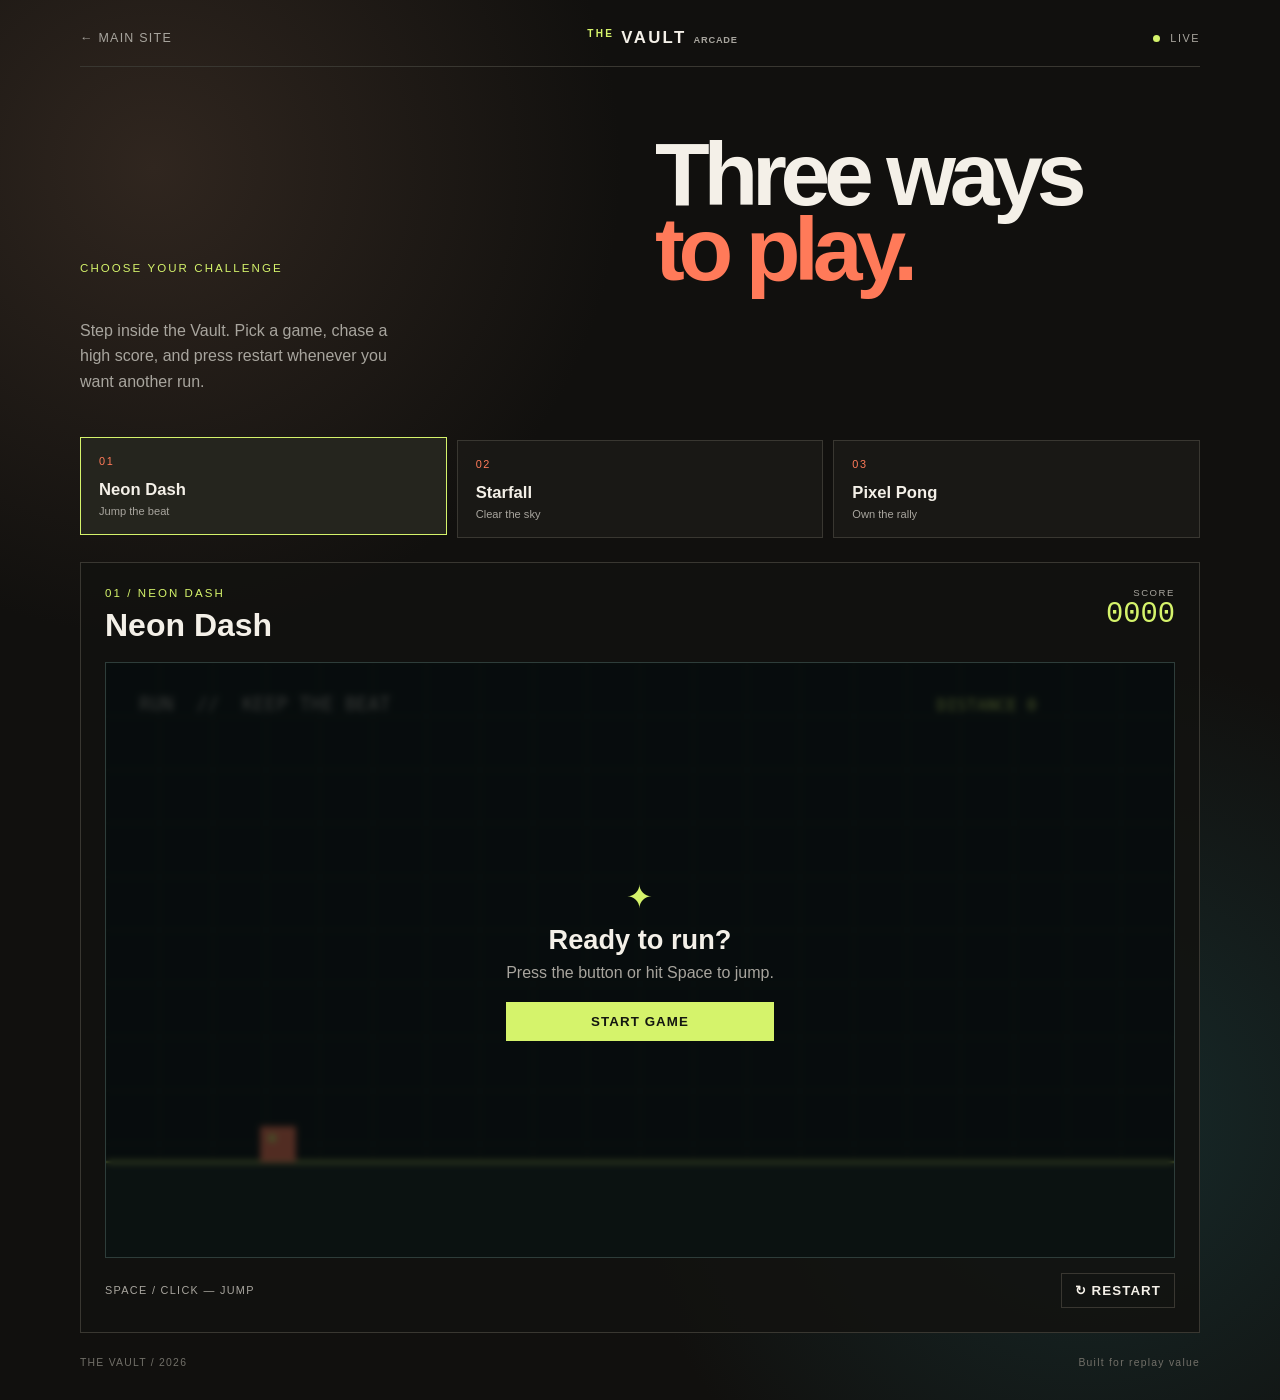
==== game/index.html @ 47d075c5 "Change" ====
<!doctype html>
<html lang="en">

<head>
  <meta charset="utf-8">
  <meta name="viewport" content="width=device-width, initial-scale=1">
  <title>The Vault Arcade</title>
  <link rel="stylesheet" href="styles.css">
</head>

<body>
  <main class="vault-shell">
    <header class="topbar">
      <a class="back-link" href="../">← Main site</a>
      <div class="vault-mark"><span>THE</span> VAULT <b>ARCADE</b></div>
      <span class="status"><i></i> LIVE</span>
    </header>

    <section class="intro">
      <p class="kicker">Choose your challenge</p>
      <h1>Three ways<br><em>to play.</em></h1>
      <p class="intro-copy">Step inside the Vault. Pick a game, chase a high score, and press restart whenever you want
        another run.</p>
    </section>

    <nav class="game-select" aria-label="Choose a game">
      <button class="game-choice active" data-game="dash"><span class="choice-number">01</span><strong>Neon
          Dash</strong><small>Jump the beat</small></button>
      <button class="game-choice" data-game="shooter"><span
          class="choice-number">02</span><strong>Starfall</strong><small>Clear the sky</small></button>
      <button class="game-choice" data-game="pong"><span class="choice-number">03</span><strong>Pixel
          Pong</strong><small>Own the rally</small></button>
    </nav>

    <section class="arcade" aria-labelledby="game-title">
      <div class="arcade-head">
        <div>
          <p class="game-label" id="game-label">01 / NEON DASH</p>
          <h2 id="game-title">Neon Dash</h2>
        </div>
        <div class="score-box"><span>SCORE</span><strong id="score">0000</strong></div>
      </div>
      <div class="canvas-wrap"><canvas id="game-canvas" width="900" height="500" aria-label="Game screen"></canvas>
        <div class="start-card" id="start-card"><span class="start-icon">✦</span>
          <h3 id="start-title">Ready to run?</h3>
          <p id="start-copy">Press the button or hit Space to jump.</p><button id="start-button">Start game</button>
        </div>
      </div>
      <div class="controls"><span id="controls-copy">SPACE / CLICK — JUMP</span><button class="restart"
          id="restart-button">↻ Restart</button></div>
      <div class="touch-controls" aria-label="Touch controls"><button data-action="left">←</button><button
          data-action="action">●</button><button data-action="right">→</button></div>
    </section>
    <footer><span>THE VAULT / 2026</span><span>Built for replay value</span></footer>
  </main>
  <script src="script.js"></script>
</body>

</html>
---- game/styles.css ----
:root {
  --ink: #f4f0e8;
  --muted: #a8a59e;
  --bg: #11100e;
  --panel: #1b1a17;
  --line: #393731;
  --lime: #d5f36b;
  --orange: #ff7a59;
  --cyan: #6de8e0
}

* {
  box-sizing: border-box
}

body {
  margin: 0;
  background: radial-gradient(circle at 12% 12%, #30261f 0, transparent 28%), radial-gradient(circle at 85% 80%, #172b2b 0, transparent 30%), var(--bg);
  color: var(--ink);
  font-family: "Trebuchet MS", Arial, sans-serif;
  min-height: 100vh
}

.vault-shell {
  width: min(1120px, 92vw);
  margin: auto;
  padding: 28px 0 32px
}

.topbar {
  display: flex;
  align-items: center;
  justify-content: space-between;
  border-bottom: 1px solid var(--line);
  padding-bottom: 18px
}

.back-link {
  color: var(--muted);
  text-decoration: none;
  font-size: .78rem;
  letter-spacing: .1em;
  text-transform: uppercase
}

.back-link:hover {
  color: var(--lime)
}

.vault-mark {
  font-weight: 900;
  letter-spacing: .14em;
  font-size: 1.05rem
}

.vault-mark span {
  color: var(--lime);
  font-size: .63rem;
  vertical-align: top
}

.vault-mark b {
  color: var(--muted);
  font-size: .58rem;
  letter-spacing: .08em
}

.status {
  font-size: .68rem;
  letter-spacing: .14em;
  color: var(--muted)
}

.status i {
  display: inline-block;
  width: 7px;
  height: 7px;
  background: var(--lime);
  border-radius: 50%;
  margin-right: 6px
}

.intro {
  display: grid;
  grid-template-columns: 1fr 1fr;
  gap: 30px;
  align-items: end;
  padding: 70px 0 40px
}

.kicker,
.game-label {
  color: var(--lime);
  font-size: .72rem;
  letter-spacing: .18em;
  text-transform: uppercase;
  margin: 0 0 14px
}

.intro h1 {
  font-size: clamp(3rem, 7vw, 6.6rem);
  line-height: .84;
  letter-spacing: -.07em;
  margin: 0
}

.intro h1 em {
  color: var(--orange);
  font-style: normal
}

.intro-copy {
  max-width: 330px;
  color: var(--muted);
  line-height: 1.6;
  margin: 0 0 6px
}

.game-select {
  display: grid;
  grid-template-columns: repeat(3, 1fr);
  gap: 10px;
  margin-bottom: 24px
}

.game-choice {
  appearance: none;
  text-align: left;
  color: var(--ink);
  background: rgba(27, 26, 23, .82);
  border: 1px solid var(--line);
  padding: 17px 18px;
  cursor: pointer;
  transition: .2s transform, .2s border-color, .2s background;
  min-height: 96px
}

.game-choice:hover,
.game-choice.active {
  border-color: var(--lime);
  background: #25251e;
  transform: translateY(-3px)
}

.choice-number {
  display: block;
  color: var(--orange);
  font-size: .68rem;
  letter-spacing: .15em;
  margin-bottom: 13px
}

.game-choice strong {
  display: block;
  font-size: 1.04rem
}

.game-choice small {
  display: block;
  color: var(--muted);
  margin-top: 5px
}

.arcade {
  border: 1px solid var(--line);
  background: rgba(18, 18, 16, .86);
  padding: 24px
}

.arcade-head {
  display: flex;
  justify-content: space-between;
  align-items: start;
  margin-bottom: 18px
}

.arcade h2 {
  font-size: 2rem;
  margin: 0
}

.game-label {
  margin-bottom: 8px
}

.score-box {
  text-align: right
}

.score-box span {
  display: block;
  color: var(--muted);
  font-size: .6rem;
  letter-spacing: .16em
}

.score-box strong {
  color: var(--lime);
  font: 1.8rem monospace
}

.canvas-wrap {
  position: relative;
  background: #0a1011;
  border: 1px solid #2e3d3a;
  overflow: hidden
}

.canvas-wrap canvas {
  display: block;
  width: 100%;
  height: auto;
  image-rendering: auto
}

.start-card {
  position: absolute;
  inset: 0;
  display: grid;
  place-content: center;
  text-align: center;
  background: rgba(8, 12, 12, .7);
  backdrop-filter: blur(3px)
}

.start-card.hidden {
  display: none
}

.start-icon {
  color: var(--lime);
  font-size: 2rem
}

.start-card h3 {
  font-size: 1.7rem;
  margin: 8px 0
}

.start-card p {
  color: var(--muted);
  margin: 0 0 20px
}

.start-card button,
.restart {
  border: 0;
  background: var(--lime);
  color: #141710;
  font-weight: bold;
  padding: 12px 18px;
  cursor: pointer;
  text-transform: uppercase;
  letter-spacing: .08em
}

.start-card button:hover {
  background: #efffa9
}

.controls {
  display: flex;
  justify-content: space-between;
  align-items: center;
  padding-top: 15px;
  color: var(--muted);
  font-size: .68rem;
  letter-spacing: .12em
}

.restart {
  background: transparent;
  color: var(--ink);
  border: 1px solid var(--line);
  padding: 9px 13px
}

.restart:hover {
  border-color: var(--lime);
  color: var(--lime)
}

.touch-controls {
  display: none
}

footer {
  display: flex;
  justify-content: space-between;
  color: #716f68;
  font-size: .65rem;
  letter-spacing: .12em;
  padding-top: 24px
}

@media(max-width:700px) {
  .vault-shell {
    width: 94vw;
    padding-top: 18px
  }

  .intro {
    grid-template-columns: 1fr;
    padding: 48px 0 28px;
    gap: 20px
  }

  .intro h1 {
    font-size: 4.3rem
  }

  .game-select {
    gap: 6px
  }

  .game-choice {
    padding: 12px 10px;
    min-height: 90px
  }

  .choice-number {
    margin-bottom: 9px
  }

  .game-choice strong {
    font-size: .88rem
  }

  .game-choice small {
    font-size: .68rem
  }

  .arcade {
    padding: 13px
  }

  .arcade h2 {
    font-size: 1.5rem
  }

  .controls {
    font-size: .58rem
  }

  .touch-controls {
    display: flex;
    justify-content: center;
    gap: 12px;
    padding-top: 14px
  }

  .touch-controls button {
    width: 58px;
    height: 40px;
    background: #282b26;
    border: 1px solid var(--line);
    color: var(--ink);
    font-size: 1rem
  }

  .topbar .status {
    display: none
  }

  footer {
    font-size: .55rem
  }
}
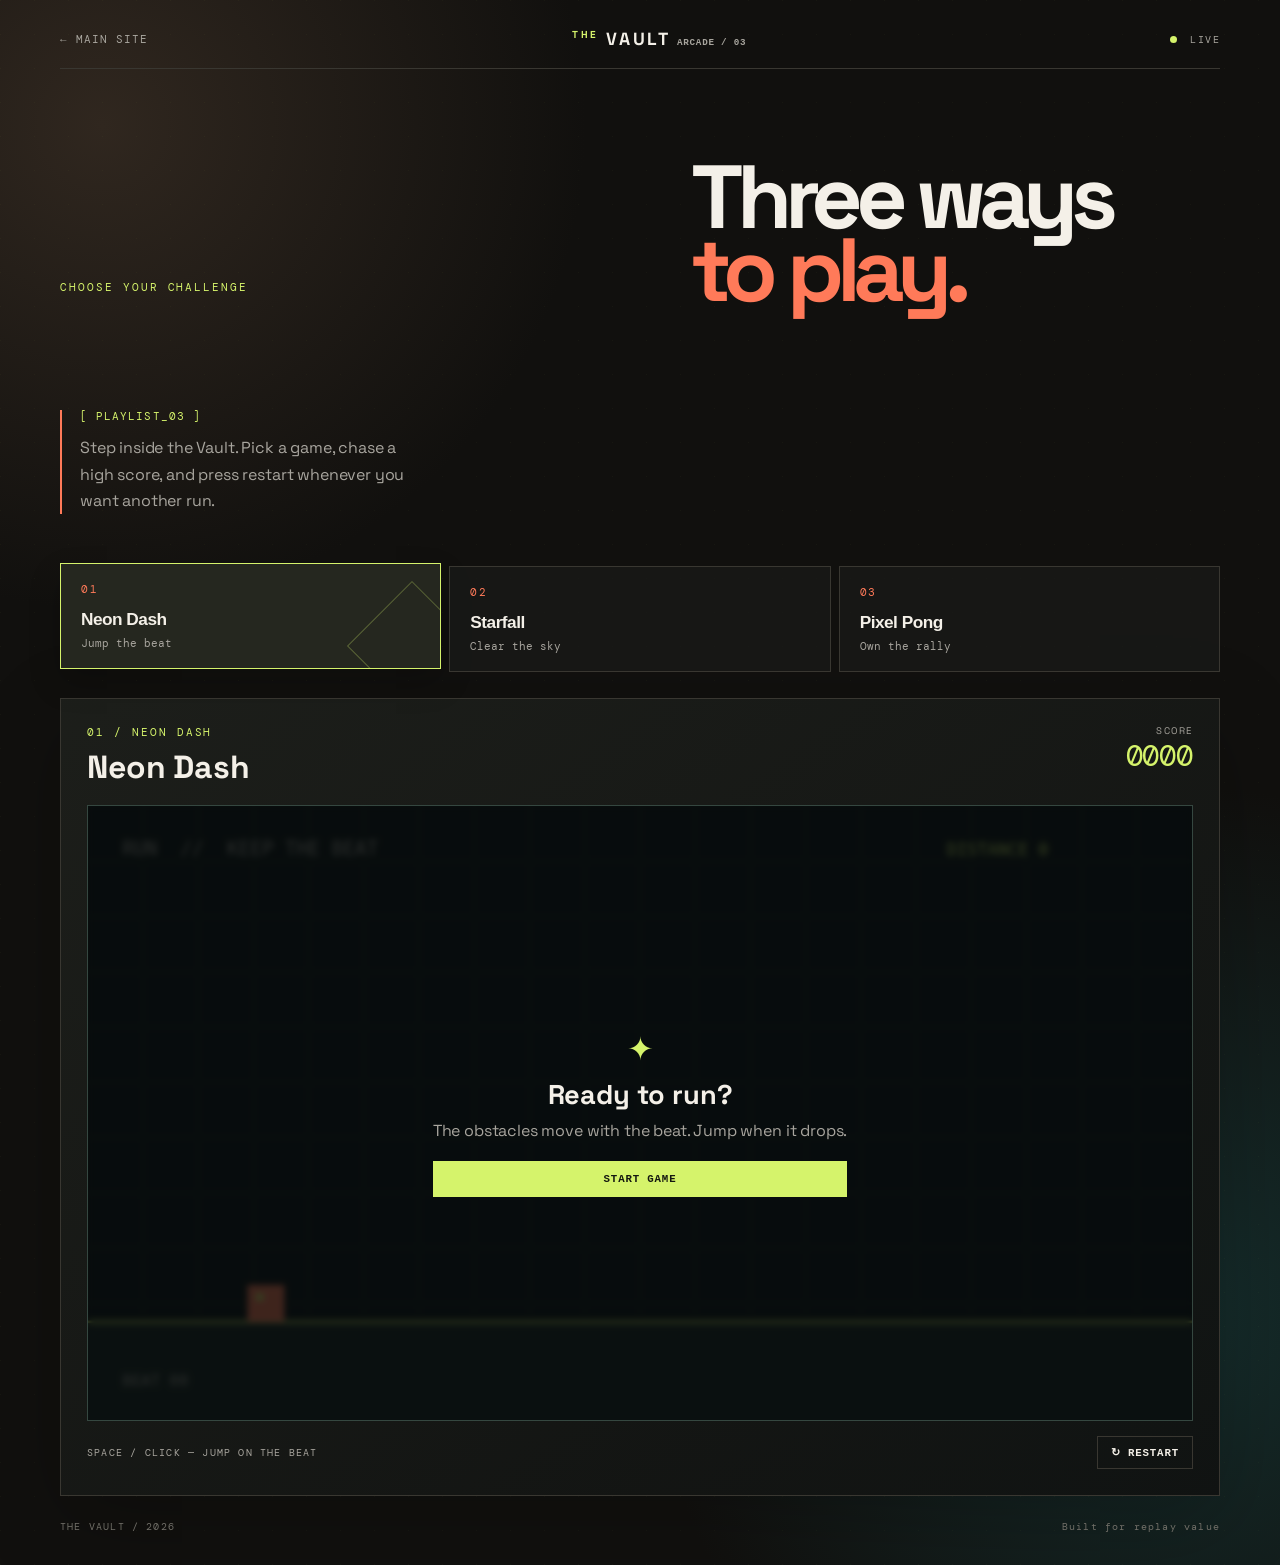
==== commit 73c74ace: "change" ====
--- a/game/index.html
+++ b/game/index.html
@@ -5,6 +5,11 @@
   <meta charset="utf-8">
   <meta name="viewport" content="width=device-width, initial-scale=1">
   <title>The Vault Arcade</title>
+  <link rel="preconnect" href="https://fonts.googleapis.com">
+  <link rel="preconnect" href="https://fonts.gstatic.com" crossorigin>
+  <link
+    href="https://fonts.googleapis.com/css2?family=DM+Mono:wght@400;500&family=Space+Grotesk:wght@400;500;600;700&display=swap"
+    rel="stylesheet">
   <link rel="stylesheet" href="styles.css">
 </head>
 
@@ -12,14 +17,15 @@
   <main class="vault-shell">
     <header class="topbar">
       <a class="back-link" href="../">← Main site</a>
-      <div class="vault-mark"><span>THE</span> VAULT <b>ARCADE</b></div>
+      <div class="vault-mark"><span>THE</span> VAULT <b>ARCADE / 03</b></div>
       <span class="status"><i></i> LIVE</span>
     </header>
 
     <section class="intro">
       <p class="kicker">Choose your challenge</p>
       <h1>Three ways<br><em>to play.</em></h1>
-      <p class="intro-copy">Step inside the Vault. Pick a game, chase a high score, and press restart whenever you want
+      <p class="intro-copy"><span class="copy-index">[ PLAYLIST_03 ]</span> Step inside the Vault. Pick a game, chase a
+        high score, and press restart whenever you want
         another run.</p>
     </section>
 
@@ -40,6 +46,12 @@
         </div>
         <div class="score-box"><span>SCORE</span><strong id="score">0000</strong></div>
       </div>
+      <div class="difficulty-panel" id="difficulty-panel" hidden>
+        <span>DIFFICULTY</span>
+        <button class="difficulty-choice" data-difficulty="easy">Easy</button>
+        <button class="difficulty-choice active" data-difficulty="medium">Medium</button>
+        <button class="difficulty-choice" data-difficulty="hard">Hard</button>
+      </div>
       <div class="canvas-wrap"><canvas id="game-canvas" width="900" height="500" aria-label="Game screen"></canvas>
         <div class="start-card" id="start-card"><span class="start-icon">✦</span>
           <h3 id="start-title">Ready to run?</h3>
--- a/game/styles.css
+++ b/game/styles.css
@@ -6,7 +6,9 @@
   --line: #393731;
   --lime: #d5f36b;
   --orange: #ff7a59;
-  --cyan: #6de8e0
+  --cyan: #6de8e0;
+  --mono: "DM Mono", monospace;
+  --display: "Space Grotesk", sans-serif
 }
 
 * {
@@ -15,14 +17,16 @@
 
 body {
   margin: 0;
-  background: radial-gradient(circle at 12% 12%, #30261f 0, transparent 28%), radial-gradient(circle at 85% 80%, #172b2b 0, transparent 30%), var(--bg);
+  background: linear-gradient(135deg, rgba(213, 243, 107, .035) 0 1px, transparent 1px 100%), radial-gradient(circle at 8% 8%, #30271f 0, transparent 26%), radial-gradient(circle at 92% 84%, #152d2c 0, transparent 30%), var(--bg);
+  background-size: 34px 34px, auto, auto, auto;
   color: var(--ink);
-  font-family: "Trebuchet MS", Arial, sans-serif;
-  min-height: 100vh
+  font-family: var(--display);
+  min-height: 100vh;
+  letter-spacing: -.01em
 }
 
 .vault-shell {
-  width: min(1120px, 92vw);
+  width: min(1160px, 92vw);
   margin: auto;
   padding: 28px 0 32px
 }
@@ -38,7 +42,7 @@
 .back-link {
   color: var(--muted);
   text-decoration: none;
-  font-size: .78rem;
+  font: .67rem var(--mono);
   letter-spacing: .1em;
   text-transform: uppercase
 }
@@ -49,8 +53,8 @@
 
 .vault-mark {
   font-weight: 900;
-  letter-spacing: .14em;
-  font-size: 1.05rem
+  letter-spacing: .16em;
+  font-size: 1.1rem
 }
 
 .vault-mark span {
@@ -62,11 +66,12 @@
 .vault-mark b {
   color: var(--muted);
   font-size: .58rem;
-  letter-spacing: .08em
+  letter-spacing: .08em;
+  font-family: var(--mono)
 }
 
 .status {
-  font-size: .68rem;
+  font: .64rem var(--mono);
   letter-spacing: .14em;
   color: var(--muted)
 }
@@ -83,15 +88,15 @@
 .intro {
   display: grid;
   grid-template-columns: 1fr 1fr;
-  gap: 30px;
+  gap: 8vw;
   align-items: end;
-  padding: 70px 0 40px
+  padding: 92px 0 46px
 }
 
 .kicker,
 .game-label {
   color: var(--lime);
-  font-size: .72rem;
+  font: .68rem var(--mono);
   letter-spacing: .18em;
   text-transform: uppercase;
   margin: 0 0 14px
@@ -99,9 +104,10 @@
 
 .intro h1 {
   font-size: clamp(3rem, 7vw, 6.6rem);
-  line-height: .84;
-  letter-spacing: -.07em;
-  margin: 0
+  line-height: .82;
+  letter-spacing: -.08em;
+  margin: 0;
+  max-width: 620px
 }
 
 .intro h1 em {
@@ -110,61 +116,88 @@
 }
 
 .intro-copy {
-  max-width: 330px;
-  color: var(--muted);
-  line-height: 1.6;
-  margin: 0 0 6px
+  max-width: 360px;
+  color: var(--muted);
+  line-height: 1.65;
+  margin: 0 0 6px;
+  border-left: 2px solid var(--orange);
+  padding-left: 18px
+}
+
+.copy-index {
+  display: block;
+  color: var(--lime);
+  font: .66rem var(--mono);
+  letter-spacing: .1em;
+  margin-bottom: 12px
 }
 
 .game-select {
   display: grid;
   grid-template-columns: repeat(3, 1fr);
-  gap: 10px;
-  margin-bottom: 24px
+  gap: 8px;
+  margin-bottom: 26px
 }
 
 .game-choice {
   appearance: none;
   text-align: left;
   color: var(--ink);
-  background: rgba(27, 26, 23, .82);
+  background: rgba(26, 27, 24, .72);
   border: 1px solid var(--line);
-  padding: 17px 18px;
+  padding: 18px 20px;
   cursor: pointer;
-  transition: .2s transform, .2s border-color, .2s background;
-  min-height: 96px
+  transition: .2s transform, .2s border-color, .2s background, .2s box-shadow;
+  min-height: 106px;
+  position: relative;
+  overflow: hidden
 }
 
 .game-choice:hover,
 .game-choice.active {
   border-color: var(--lime);
-  background: #25251e;
-  transform: translateY(-3px)
+  background: #25271f;
+  transform: translateY(-3px);
+  box-shadow: 0 14px 30px rgba(0, 0, 0, .2)
+}
+
+.game-choice.active::after {
+  content: "";
+  position: absolute;
+  right: -18px;
+  bottom: -24px;
+  width: 90px;
+  height: 90px;
+  border: 1px solid rgba(213, 243, 107, .3);
+  transform: rotate(45deg)
 }
 
 .choice-number {
   display: block;
   color: var(--orange);
-  font-size: .68rem;
+  font: .66rem var(--mono);
   letter-spacing: .15em;
   margin-bottom: 13px
 }
 
 .game-choice strong {
   display: block;
-  font-size: 1.04rem
+  font-size: 1.08rem;
+  letter-spacing: -.03em
 }
 
 .game-choice small {
   display: block;
   color: var(--muted);
-  margin-top: 5px
+  margin-top: 6px;
+  font: .68rem var(--mono)
 }
 
 .arcade {
   border: 1px solid var(--line);
-  background: rgba(18, 18, 16, .86);
-  padding: 24px
+  background: linear-gradient(145deg, rgba(29, 31, 27, .94), rgba(16, 18, 17, .94));
+  padding: 26px;
+  box-shadow: 0 24px 80px rgba(0, 0, 0, .22)
 }
 
 .arcade-head {
@@ -174,6 +207,36 @@
   margin-bottom: 18px
 }
 
+.difficulty-panel {
+  align-items: center;
+  gap: 7px;
+  margin: -4px 0 17px;
+  color: var(--muted);
+  font: .62rem var(--mono);
+  letter-spacing: .1em;
+  text-transform: uppercase
+}
+
+.difficulty-panel:not([hidden]) {
+  display: flex
+}
+
+.difficulty-choice {
+  border: 1px solid var(--line);
+  background: transparent;
+  color: var(--muted);
+  padding: 7px 10px;
+  cursor: pointer;
+  font: .62rem var(--mono);
+  text-transform: uppercase
+}
+
+.difficulty-choice:hover,
+.difficulty-choice.active {
+  border-color: var(--lime);
+  color: var(--lime)
+}
+
 .arcade h2 {
   font-size: 2rem;
   margin: 0
@@ -196,14 +259,15 @@
 
 .score-box strong {
   color: var(--lime);
-  font: 1.8rem monospace
+  font: 1.8rem var(--mono)
 }
 
 .canvas-wrap {
   position: relative;
   background: #0a1011;
-  border: 1px solid #2e3d3a;
-  overflow: hidden
+  border: 1px solid #354740;
+  overflow: hidden;
+  box-shadow: inset 0 0 0 6px rgba(0, 0, 0, .08)
 }
 
 .canvas-wrap canvas {
@@ -219,7 +283,7 @@
   display: grid;
   place-content: center;
   text-align: center;
-  background: rgba(8, 12, 12, .7);
+  background: rgba(8, 12, 12, .78);
   backdrop-filter: blur(3px)
 }
 
@@ -251,7 +315,8 @@
   padding: 12px 18px;
   cursor: pointer;
   text-transform: uppercase;
-  letter-spacing: .08em
+  letter-spacing: .08em;
+  font: 600 .67rem var(--mono)
 }
 
 .start-card button:hover {
@@ -264,7 +329,7 @@
   align-items: center;
   padding-top: 15px;
   color: var(--muted);
-  font-size: .68rem;
+  font: .63rem var(--mono);
   letter-spacing: .12em
 }
 
@@ -288,7 +353,7 @@
   display: flex;
   justify-content: space-between;
   color: #716f68;
-  font-size: .65rem;
+  font: .62rem var(--mono);
   letter-spacing: .12em;
   padding-top: 24px
 }
@@ -301,7 +366,7 @@
 
   .intro {
     grid-template-columns: 1fr;
-    padding: 48px 0 28px;
+    padding: 58px 0 30px;
     gap: 20px
   }
 
@@ -331,7 +396,11 @@
   }
 
   .arcade {
-    padding: 13px
+    padding: 14px
+  }
+
+  .difficulty-panel {
+    flex-wrap: wrap
   }
 
   .arcade h2 {
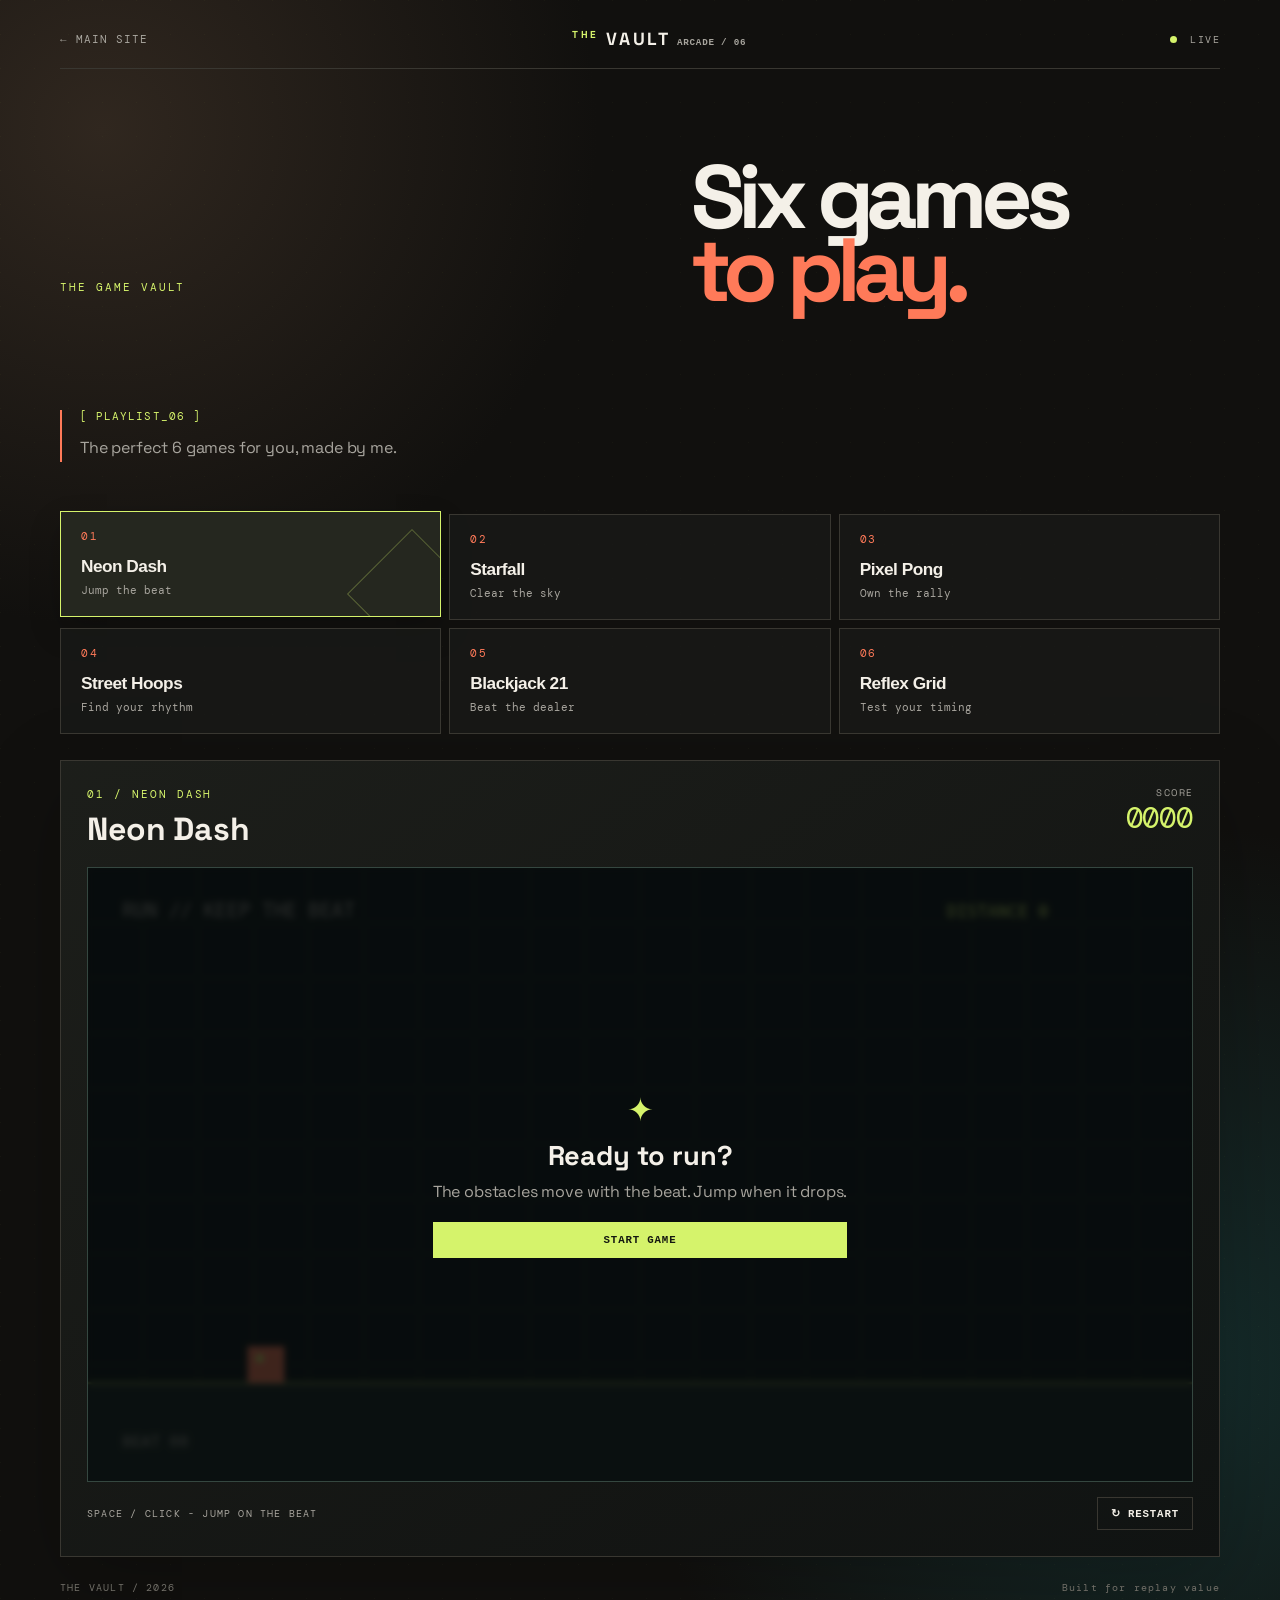
==== commit 85150e58: "change" ====
--- a/game/index.html
+++ b/game/index.html
@@ -17,16 +17,14 @@
   <main class="vault-shell">
     <header class="topbar">
       <a class="back-link" href="../">← Main site</a>
-      <div class="vault-mark"><span>THE</span> VAULT <b>ARCADE / 03</b></div>
+      <div class="vault-mark"><span>THE</span> VAULT <b>ARCADE / 06</b></div>
       <span class="status"><i></i> LIVE</span>
     </header>
 
     <section class="intro">
-      <p class="kicker">Choose your challenge</p>
-      <h1>Three ways<br><em>to play.</em></h1>
-      <p class="intro-copy"><span class="copy-index">[ PLAYLIST_03 ]</span> Step inside the Vault. Pick a game, chase a
-        high score, and press restart whenever you want
-        another run.</p>
+      <p class="kicker">The Game Vault</p>
+      <h1>Six games<br><em>to play.</em></h1>
+      <p class="intro-copy"><span class="copy-index">[ PLAYLIST_06 ]</span> The perfect 6 games for you, made by me.</p>
     </section>
 
     <nav class="game-select" aria-label="Choose a game">
@@ -36,6 +34,12 @@
           class="choice-number">02</span><strong>Starfall</strong><small>Clear the sky</small></button>
       <button class="game-choice" data-game="pong"><span class="choice-number">03</span><strong>Pixel
           Pong</strong><small>Own the rally</small></button>
+      <button class="game-choice" data-game="hoops"><span class="choice-number">04</span><strong>Street
+          Hoops</strong><small>Find your rhythm</small></button>
+      <button class="game-choice" data-game="blackjack"><span class="choice-number">05</span><strong>Blackjack
+          21</strong><small>Beat the dealer</small></button>
+      <button class="game-choice" data-game="reflex"><span class="choice-number">06</span><strong>Reflex
+          Grid</strong><small>Test your timing</small></button>
     </nav>
 
     <section class="arcade" aria-labelledby="game-title">
@@ -44,7 +48,7 @@
           <p class="game-label" id="game-label">01 / NEON DASH</p>
           <h2 id="game-title">Neon Dash</h2>
         </div>
-        <div class="score-box"><span>SCORE</span><strong id="score">0000</strong></div>
+        <div class="score-box"><span id="score-label">SCORE</span><strong id="score">0000</strong></div>
       </div>
       <div class="difficulty-panel" id="difficulty-panel" hidden>
         <span>DIFFICULTY</span>
@@ -65,7 +69,7 @@
     </section>
     <footer><span>THE VAULT / 2026</span><span>Built for replay value</span></footer>
   </main>
-  <script src="script.js"></script>
+  <script src="arcade.js"></script>
 </body>
 
 </html>
--- a/game/styles.css
+++ b/game/styles.css
@@ -237,6 +237,54 @@
   color: var(--lime)
 }
 
+.blackjack-buttons {
+  display: inline-flex;
+  gap: 7px;
+  margin-right: auto
+}
+
+.chip-label {
+  color: var(--muted);
+  font: .6rem var(--mono);
+  letter-spacing: .08em;
+  align-self: center
+}
+
+.blackjack-buttons button {
+  border: 1px solid var(--line);
+  background: rgba(213, 243, 107, .08);
+  color: var(--lime);
+  padding: 8px 12px;
+  cursor: pointer;
+  font: .63rem var(--mono);
+  letter-spacing: .08em;
+  text-transform: uppercase
+}
+
+.blackjack-buttons button:hover:not(:disabled) {
+  background: var(--lime);
+  color: #141710
+}
+
+.blackjack-buttons [data-card-action] {
+  display: none
+}
+
+.blackjack-buttons.hand-active [data-card-action] {
+  display: inline-block
+}
+
+.blackjack-buttons button.selected {
+  background: var(--orange);
+  border-color: var(--orange);
+  color: #17120f
+}
+
+.blackjack-buttons button:disabled {
+  cursor: not-allowed;
+  opacity: .45
+}
+
 .arcade h2 {
   font-size: 2rem;
   margin: 0
@@ -375,6 +423,7 @@
   }
 
   .game-select {
+    grid-template-columns: repeat(2, 1fr);
     gap: 6px
   }
 
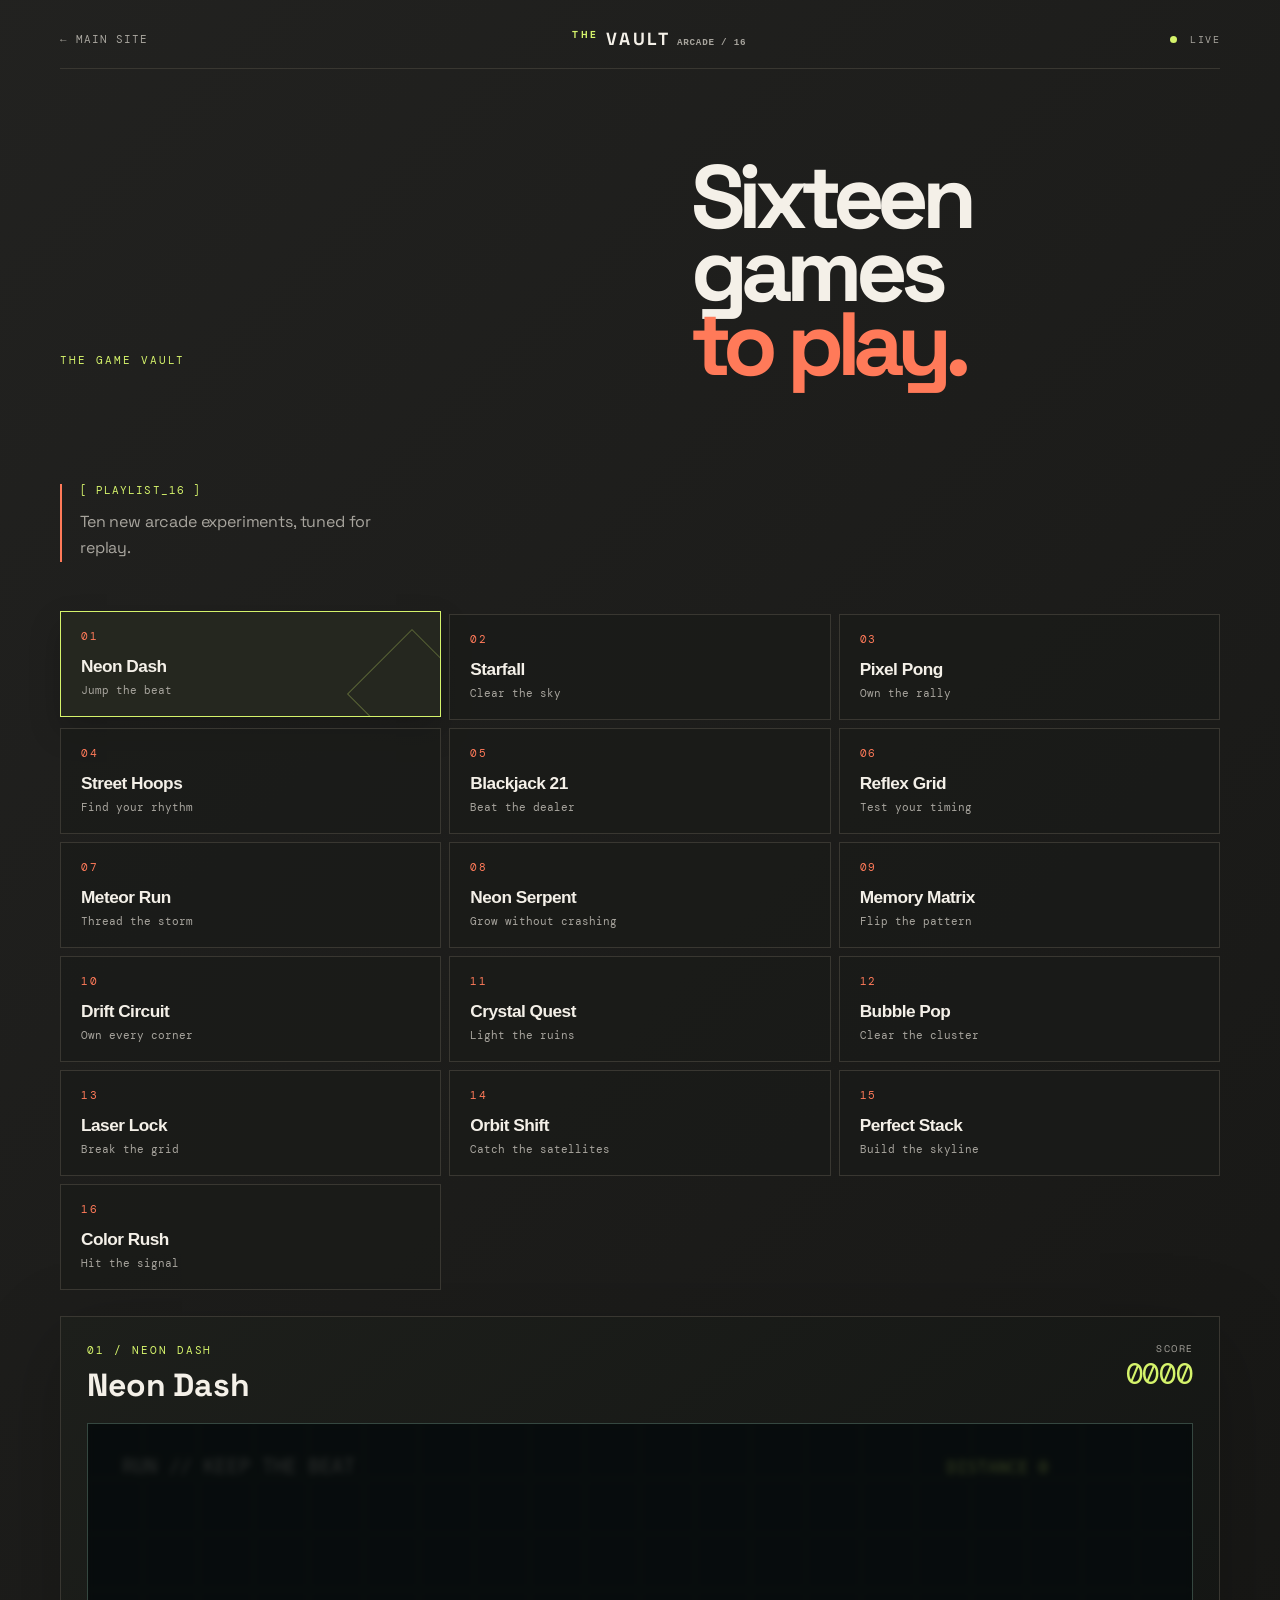
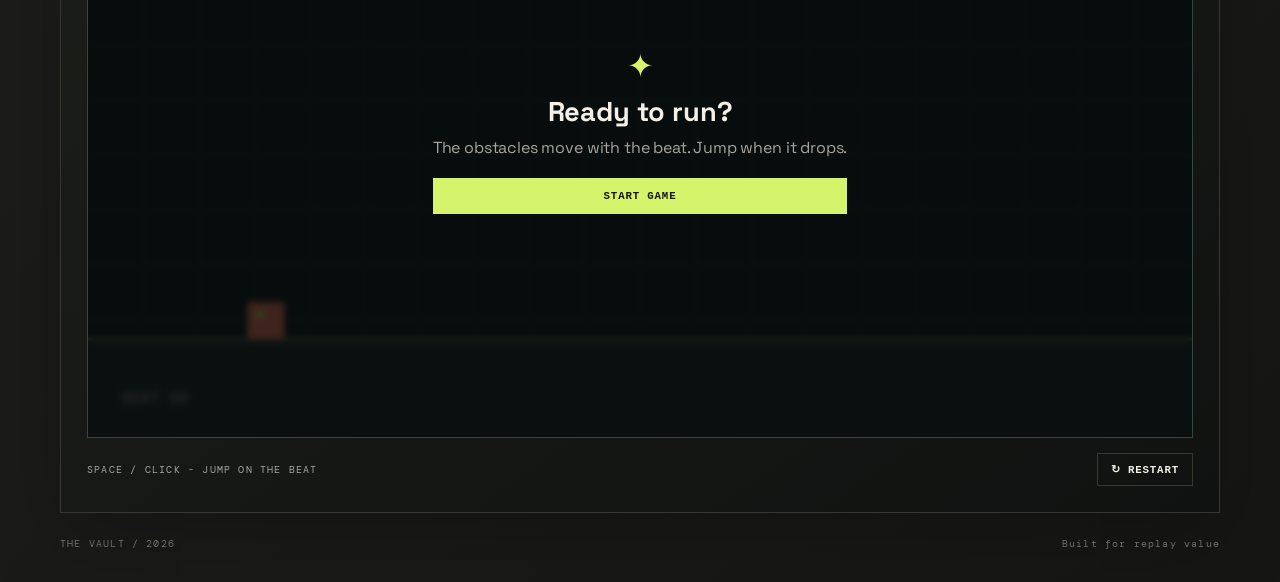
==== commit dfa5787b: "Change" ====
--- a/game/index.html
+++ b/game/index.html
@@ -17,14 +17,15 @@
   <main class="vault-shell">
     <header class="topbar">
       <a class="back-link" href="../">← Main site</a>
-      <div class="vault-mark"><span>THE</span> VAULT <b>ARCADE / 06</b></div>
+      <div class="vault-mark"><span>THE</span> VAULT <b>ARCADE / 16</b></div>
       <span class="status"><i></i> LIVE</span>
     </header>
 
     <section class="intro">
       <p class="kicker">The Game Vault</p>
-      <h1>Six games<br><em>to play.</em></h1>
-      <p class="intro-copy"><span class="copy-index">[ PLAYLIST_06 ]</span> The perfect 6 games for you, made by me.</p>
+      <h1>Sixteen games<br><em>to play.</em></h1>
+      <p class="intro-copy"><span class="copy-index">[ PLAYLIST_16 ]</span> Ten new arcade experiments, tuned for
+        replay.</p>
     </section>
 
     <nav class="game-select" aria-label="Choose a game">
@@ -40,6 +41,26 @@
           21</strong><small>Beat the dealer</small></button>
       <button class="game-choice" data-game="reflex"><span class="choice-number">06</span><strong>Reflex
           Grid</strong><small>Test your timing</small></button>
+      <button class="game-choice" data-game="meteor"><span class="choice-number">07</span><strong>Meteor
+          Run</strong><small>Thread the storm</small></button>
+      <button class="game-choice" data-game="snake"><span class="choice-number">08</span><strong>Neon
+          Serpent</strong><small>Grow without crashing</small></button>
+      <button class="game-choice" data-game="memory"><span class="choice-number">09</span><strong>Memory
+          Matrix</strong><small>Flip the pattern</small></button>
+      <button class="game-choice" data-game="drift"><span class="choice-number">10</span><strong>Drift
+          Circuit</strong><small>Own every corner</small></button>
+      <button class="game-choice" data-game="dungeon"><span class="choice-number">11</span><strong>Crystal
+          Quest</strong><small>Light the ruins</small></button>
+      <button class="game-choice" data-game="bubble"><span class="choice-number">12</span><strong>Bubble
+          Pop</strong><small>Clear the cluster</small></button>
+      <button class="game-choice" data-game="laser"><span class="choice-number">13</span><strong>Laser
+          Lock</strong><small>Break the grid</small></button>
+      <button class="game-choice" data-game="orbit"><span class="choice-number">14</span><strong>Orbit
+          Shift</strong><small>Catch the satellites</small></button>
+      <button class="game-choice" data-game="stack"><span class="choice-number">15</span><strong>Perfect
+          Stack</strong><small>Build the skyline</small></button>
+      <button class="game-choice" data-game="color"><span class="choice-number">16</span><strong>Color
+          Rush</strong><small>Hit the signal</small></button>
     </nav>
 
     <section class="arcade" aria-labelledby="game-title">
--- a/game/styles.css
+++ b/game/styles.css
@@ -17,8 +17,7 @@
 
 body {
   margin: 0;
-  background: linear-gradient(135deg, rgba(213, 243, 107, .035) 0 1px, transparent 1px 100%), radial-gradient(circle at 8% 8%, #30271f 0, transparent 26%), radial-gradient(circle at 92% 84%, #152d2c 0, transparent 30%), var(--bg);
-  background-size: 34px 34px, auto, auto, auto;
+  background: linear-gradient(135deg, rgba(17, 17, 15, .93), rgba(17, 17, 15, .98)), url("https://images.unsplash.com/photo-1462331940025-496dfbfc7564?auto=format&fit=crop&w=1800&q=80") center/cover fixed;
   color: var(--ink);
   font-family: var(--display);
   min-height: 100vh;
